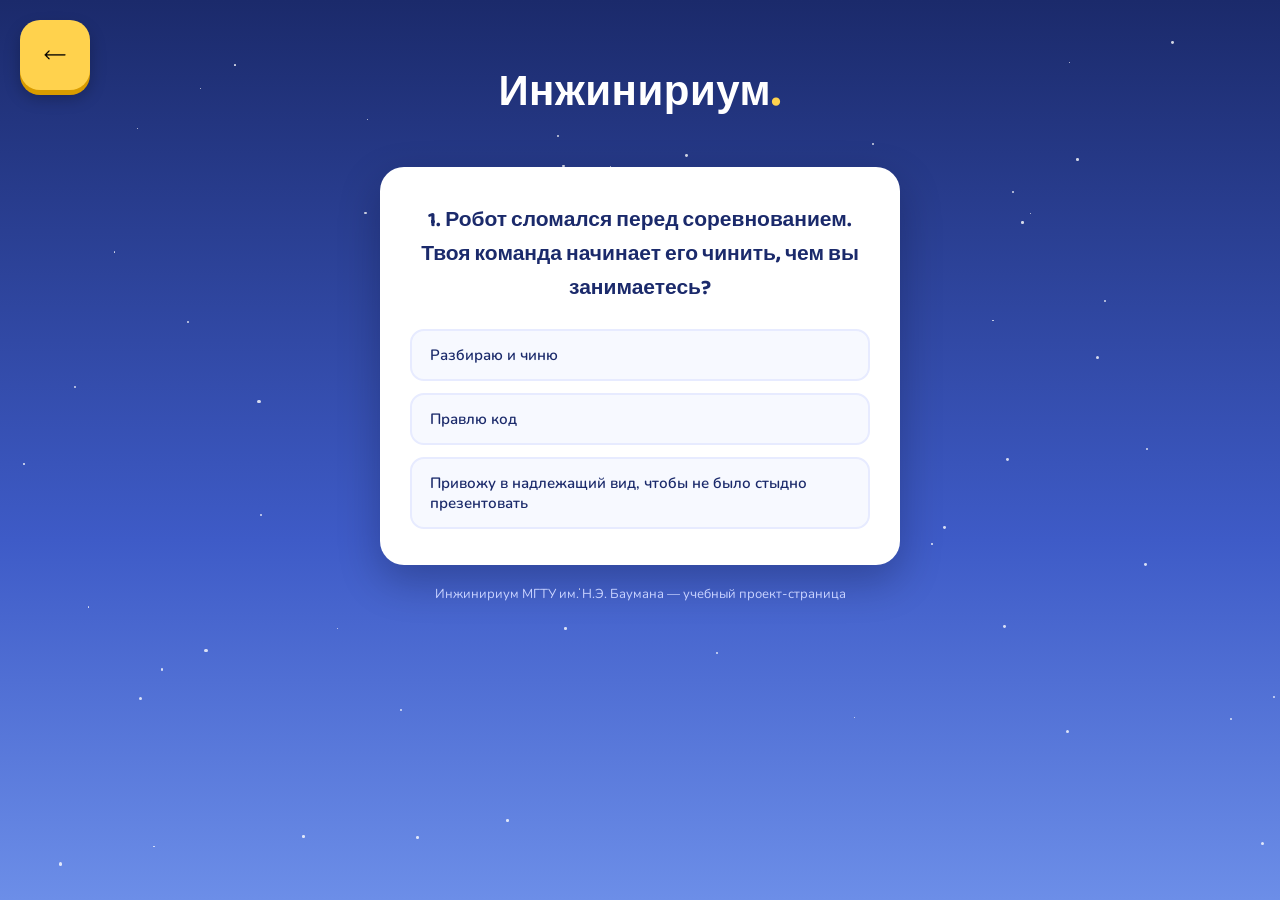
==== quiz.html @ fe5281f7 "почти окончательный" ====
<!DOCTYPE html>
<html lang="ru">

<head>
  <meta charset="UTF-8">
  <meta name="viewport" content="width=device-width, initial-scale=1.0">
  <title>типа квиз</title>
  <link rel="stylesheet" href="style.css">
  <link rel="preconnect" href="https://fonts.googleapis.com">
  <link
    href="https://fonts.googleapis.com/css2?family=Baloo+2:wght@500;700;800&family=Nunito:wght@400;600;800&display=swap"
    rel="stylesheet">

</head>

<body>
  <div id="stars"></div>
  <header>
    <div class="logo">Инжинириум<span>.</span></div>
    <a href="index.html" class="arrow">
      <img src="/img/arrow.png" alt="Назад" />
    </a>

  </header>
  <main>
    <div id="app"></div>
  </main>

  <script src="script.js"></script>

  <footer>
    Инжинириум МГТУ им. Н.Э. Баумана — учебный проект-страница
  </footer>

</body>

</html>
---- style.css ----
:root {
    --sky-top: #1b2a6b;
    --sky-bottom: #3e5bc7;
    --star: #ffffff;
    --sun: #ffd24d;
    --coral: #ff6b6b;
    --mint: #3ddc97;
    --card: #ffffff;
}

* {
    box-sizing: border-box;
    margin: 0;
    padding: 0;
}

body {
    font-family: 'Nunito', sans-serif;
    background: linear-gradient(180deg, var(--sky-top) 0%, var(--sky-bottom) 60%, #6c8ee8 100%);
    min-height: 100vh;
    overflow-x: hidden;
    color: #1b2a6b;
    position: relative;
}

/* ---------- звёздное небо  ---------- */
#stars {
    position: fixed;
    top: 0;
    left: 0;
    width: 100%;
    height: 100%;
    pointer-events: none;
    z-index: 0;
}

.star {
    position: absolute;
    background: var(--star);
    border-radius: 50%;
    opacity: .8;
    animation: twinkle 2.5s ease-in-out infinite;
}

@keyframes twinkle {

    0%,
    100% {
        opacity: .2;
        transform: scale(1);
    }

    50% {
        opacity: 1;
        transform: scale(1.4);
    }
}

header {
    position: relative;
    z-index: 2;
    text-align: center;
    padding: 60px 20px 20px;
}

.logo {
    font-family: 'Baloo 2', sans-serif;
    font-weight: 800;
    font-size: clamp(28px, 5vw, 42px);
    color: #fff;
    letter-spacing: .5px;
    opacity: 0;
    animation: dropIn .8s .1s cubic-bezier(.2, 1.4, .4, 1) forwards;
}

.logo span {
    color: var(--sun);
}

@keyframes dropIn {
    from {
        opacity: 0;
        transform: translateY(-40px);
    }

    to {
        opacity: 1;
        transform: translateY(0);
    }
}

main {
    position: relative;
    z-index: 2;
    display: flex;
    flex-direction: column;
    align-items: center;
    text-align: center;
    padding: 20px 20px 0;
}

h1 {
    font-family: 'Baloo 2', sans-serif;
    font-weight: 700;
    font-size: clamp(26px, 4.5vw, 46px);
    color: #fff;
    max-width: 820px;
    line-height: 1.25;
    opacity: 0;
    animation: dropIn .8s .35s cubic-bezier(.2, 1.4, .4, 1) forwards;
}

h1 em {
    font-style: normal;
    color: var(--sun);
}

.subtitle {
    margin-top: 16px;
    font-size: clamp(15px, 2vw, 19px);
    color: #dfe6ff;
    max-width: 520px;
    opacity: 0;
    animation: dropIn .8s .55s cubic-bezier(.2, 1.4, .4, 1) forwards;
}

/* ---------- летающий робот/ракета ---------- */
.hero-scene {
    position: relative;
    width: 100%;
    max-width: 520px;
    height: 260px;
    margin: 30px auto 10px;
}


.robot {
    position: absolute;
    left: 50%;
    top: 10px;
    transform: translateX(-50%);
    width: 90%;
    line-height: 1;
}


/* кнопка */
.cta {
    position: relative;
    z-index: 2;
    display: inline-block;
    margin: 26px 0 60px;
    padding: 18px 38px;
    font-family: 'Baloo 2', sans-serif;
    font-weight: 700;
    font-size: 20px;
    color: #1b2a6b;
    background: var(--sun);
    border: none;
    border-radius: 50px;
    text-decoration: none;
    box-shadow: 0 8px 0 #d99c00, 0 12px 24px rgba(0, 0, 0, .25);
    cursor: pointer;
    transition: transform .15s ease, box-shadow .15s ease;
    animation: pulse 2.4s ease-in-out infinite;
}

.cta:hover {
    transform: translateY(-4px) scale(1.04);
}

.cta:active {
    transform: translateY(4px);
    box-shadow: 0 3px 0 #d99c00, 0 6px 14px rgba(0, 0, 0, .25);
}

/* стрелка назад */

.arrow {
    position: fixed;
    top: 20px;
    left: 20px;
    z-index: 10;
    display: inline-flex;
    align-items: center;
    justify-content: center;
    width: 70px;
    height: 70px;
    padding: 0;
    background: var(--sun);
    border-radius: 20px;
    text-decoration: none;
    box-shadow: 0 5px 0 #d99c00, 0 8px 16px rgba(0, 0, 0, .25);
    transition: transform .15s ease, box-shadow .15s ease;
}

.arrow img {
    width: 40px;
    height: auto;
    display: block;
}

.arrow:hover {
    transform: translateY(-4px) scale(1.04);
}

.arrow:active {
    transform: translateY(4px);
    box-shadow: 0 3px 0 #d99c00, 0 6px 14px rgba(0, 0, 0, .25);
}

footer {
    position: relative;
    z-index: 2;
    text-align: center;
    padding: 20px;
    color: #c9d3ff;
    font-size: 13px;
}

/* вопросы*/
.card {
    background: var(--card);
    border-radius: 24px;
    padding: 36px 30px;
    max-width: 520px;
    width: 100%;
    box-shadow: 0 16px 40px rgba(0, 0, 20, .25);
    position: relative;
    overflow: hidden;
}

.question {
    font-family: 'Baloo 2', sans-serif;
    font-weight: 700;
    font-size: 21px;
    margin-bottom: 24px;
    animation: fadeSlide .4s ease;
}

.options {
    display: flex;
    flex-direction: column;
    gap: 12px;
}

.option {
    text-align: left;
    padding: 14px 18px;
    border-radius: 14px;
    border: 2px solid #e7ebff;
    background: #f7f9ff;
    font-family: 'Nunito', sans-serif;
    font-size: 15px;
    font-weight: 600;
    color: #1b2a6b;
    cursor: pointer;
    transition: transform .15s ease, border-color .15s ease, background .15s ease;
}

.option:hover {
    transform: translateX(4px);
}

.option.picked {
    border-color: var(--mint);
    background: #e6fbf3;
    transform: scale(1.02);
}

@keyframes fadeSlide {
    from {
        opacity: 0;
        transform: translateX(24px);
    }

    to {
        opacity: 1;
        transform: translateX(0);
    }
}

/* экран результата  */
.result {
    display: none;
    text-align: center;
    animation: popIn .5s cubic-bezier(.2, 1.4, .4, 1);
}

.result.show {
    display: block;
}

@keyframes bounce {

    0%,
    100% {
        transform: translateY(0);
    }

    50% {
        transform: translateY(-14px);
    }
}

@keyframes popIn {
    from {
        opacity: 0;
        transform: scale(.7);
    }

    to {
        opacity: 1;
        transform: scale(1);
    }
}

.result-title {
    font-family: 'Baloo 2', sans-serif;
    font-weight: 800;
    font-size: 26px;
    margin: 14px 0 8px;
}

.result-text {
    font-size: 15px;
    color: #4a537a;
    margin-bottom: 26px;
    line-height: 1.5;
}

.restart {
    padding: 14px 30px;
    border: none;
    border-radius: 50px;
    background: var(--sun);
    font-family: 'Baloo 2', sans-serif;
    font-weight: 700;
    font-size: 16px;
    color: #1b2a6b;
    cursor: pointer;
    box-shadow: 0 6px 0 #d99c00;
    transition: transform .15s ease;
}

.restart:hover {
    transform: translateY(-2px);
}

.restart:active {
    transform: translateY(3px);
    box-shadow: 0 2px 0 #d99c00;
}
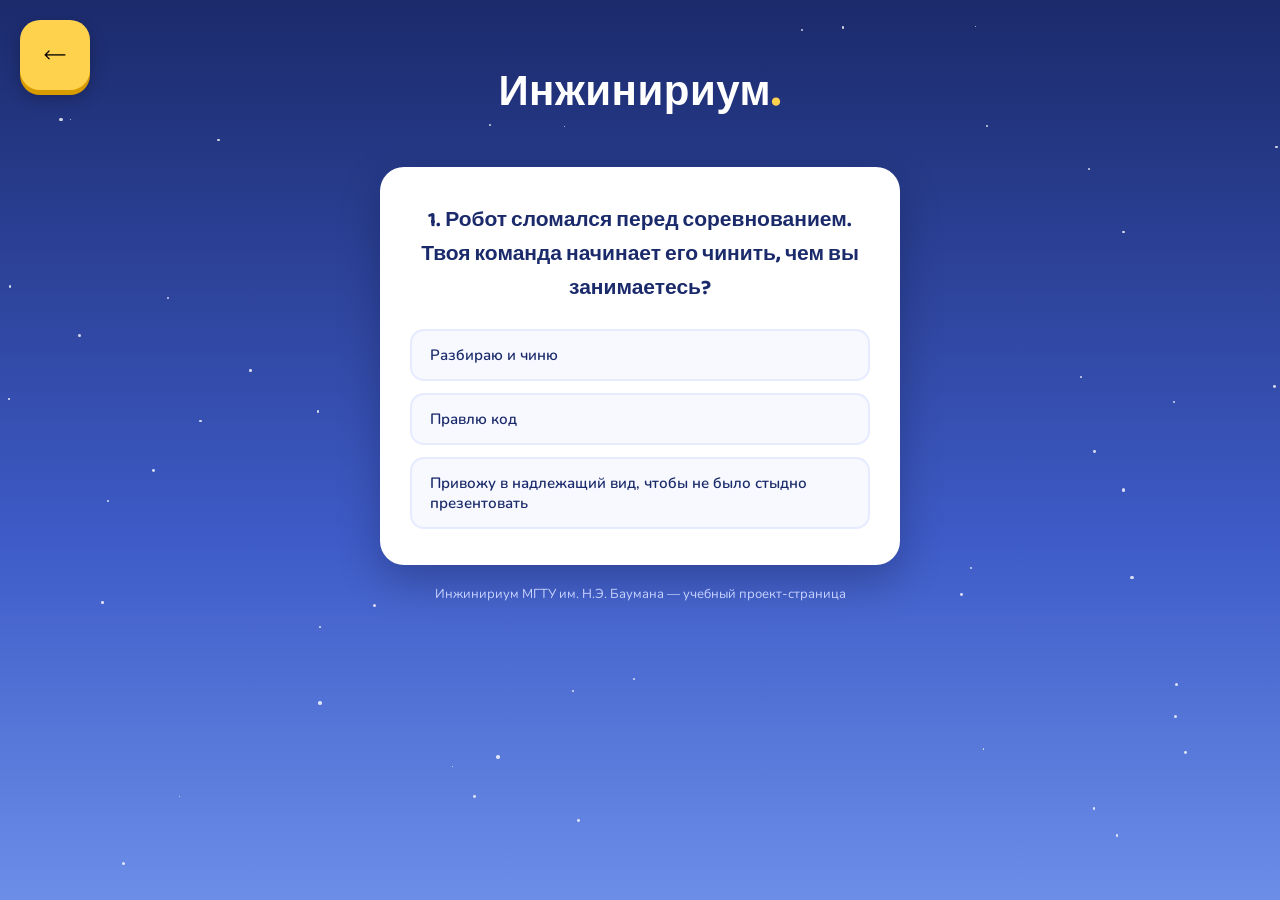
==== commit 53821569: "Fix image source path in quiz.html" ====
--- a/quiz.html
+++ b/quiz.html
@@ -18,7 +18,7 @@
   <header>
     <div class="logo">Инжинириум<span>.</span></div>
     <a href="index.html" class="arrow">
-      <img src="/img/arrow.png" alt="Назад" />
+      <img src="img/arrow.png" alt="Назад" />
     </a>
 
   </header>
@@ -34,4 +34,4 @@
 
 </body>
 
-</html>+</html>
